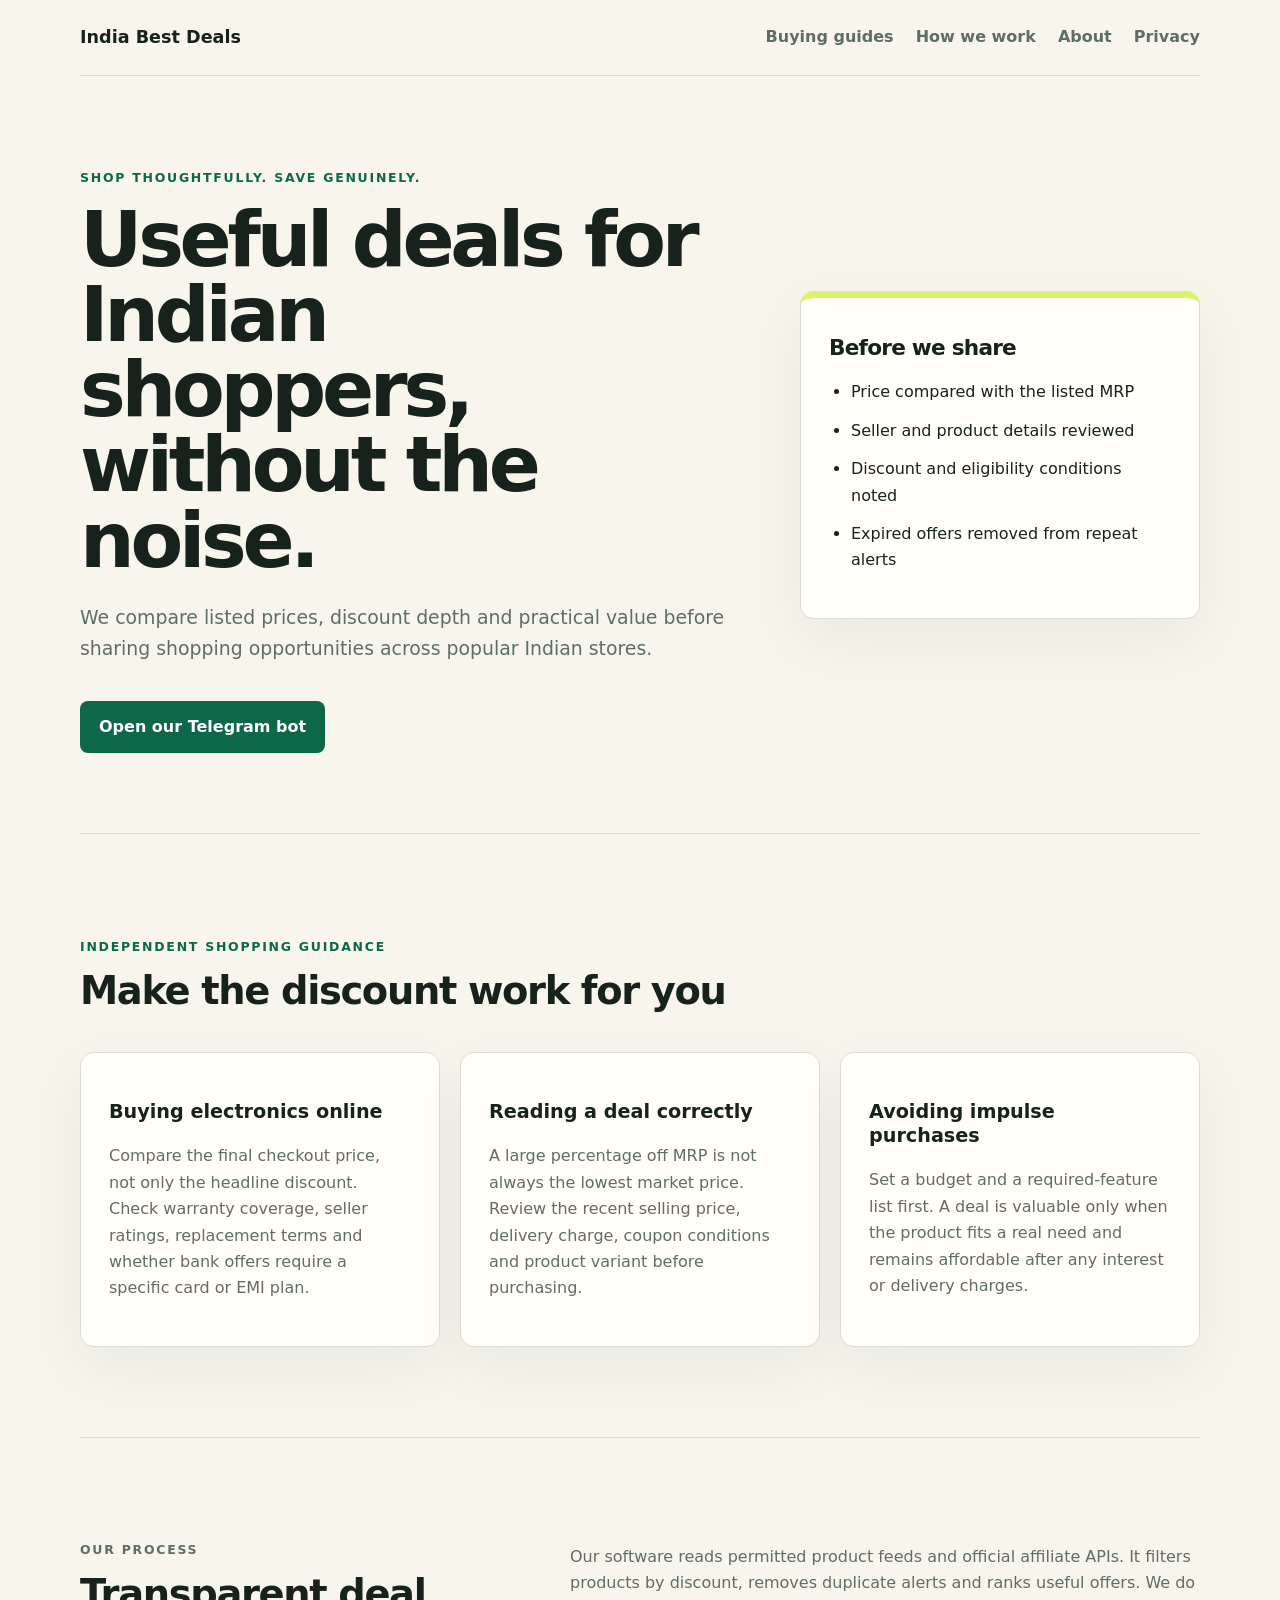
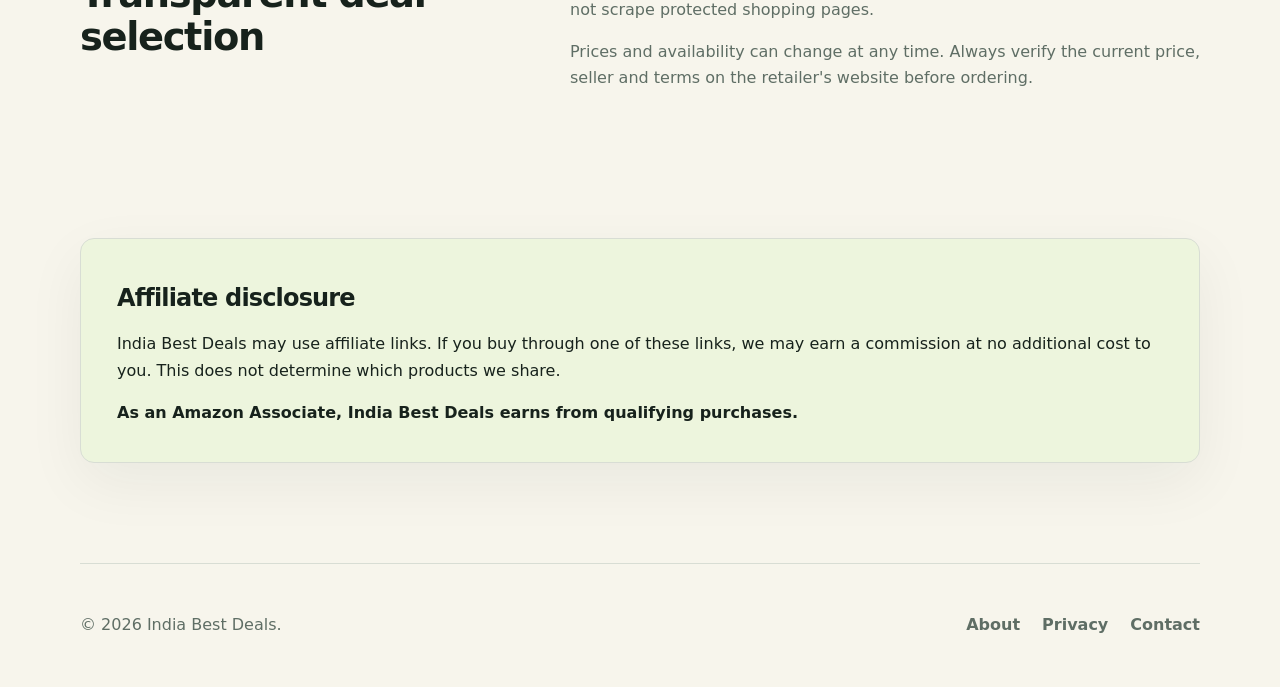
==== docs/index.html @ cfb4efd4 "Create India deals bot and website Co-authored-by: Copilot <223556219+Copilot@users.noreply.github.c" ====
<!doctype html>
<html lang="en">
<head>
  <meta charset="utf-8">
  <meta name="viewport" content="width=device-width, initial-scale=1">
  <meta name="description" content="India Best Deals shares practical buying guides and hand-picked online shopping offers for Indian shoppers.">
  <title>India Best Deals | Smarter Online Shopping</title>
  <link rel="stylesheet" href="styles.css">
</head>
<body>
  <header class="site-header">
    <a class="brand" href="index.html">India Best Deals</a>
    <nav aria-label="Main navigation">
      <a href="#guides">Buying guides</a>
      <a href="#how-we-work">How we work</a>
      <a href="about.html">About</a>
      <a href="privacy.html">Privacy</a>
    </nav>
  </header>

  <main>
    <section class="hero">
      <div>
        <p class="eyebrow">Shop thoughtfully. Save genuinely.</p>
        <h1>Useful deals for Indian shoppers, without the noise.</h1>
        <p class="intro">
          We compare listed prices, discount depth and practical value before
          sharing shopping opportunities across popular Indian stores.
        </p>
        <a class="button" href="https://t.me/india_best_deals_alert_bot">Open our Telegram bot</a>
      </div>
      <div class="checklist" aria-label="What we check">
        <h2>Before we share</h2>
        <ul>
          <li>Price compared with the listed MRP</li>
          <li>Seller and product details reviewed</li>
          <li>Discount and eligibility conditions noted</li>
          <li>Expired offers removed from repeat alerts</li>
        </ul>
      </div>
    </section>

    <section id="guides" class="section">
      <p class="eyebrow">Independent shopping guidance</p>
      <h2>Make the discount work for you</h2>
      <div class="cards">
        <article>
          <h3>Buying electronics online</h3>
          <p>
            Compare the final checkout price, not only the headline discount.
            Check warranty coverage, seller ratings, replacement terms and
            whether bank offers require a specific card or EMI plan.
          </p>
        </article>
        <article>
          <h3>Reading a deal correctly</h3>
          <p>
            A large percentage off MRP is not always the lowest market price.
            Review the recent selling price, delivery charge, coupon conditions
            and product variant before purchasing.
          </p>
        </article>
        <article>
          <h3>Avoiding impulse purchases</h3>
          <p>
            Set a budget and a required-feature list first. A deal is valuable
            only when the product fits a real need and remains affordable after
            any interest or delivery charges.
          </p>
        </article>
      </div>
    </section>

    <section id="how-we-work" class="section split">
      <div>
        <p class="eyebrow">Our process</p>
        <h2>Transparent deal selection</h2>
      </div>
      <div>
        <p>
          Our software reads permitted product feeds and official affiliate
          APIs. It filters products by discount, removes duplicate alerts and
          ranks useful offers. We do not scrape protected shopping pages.
        </p>
        <p>
          Prices and availability can change at any time. Always verify the
          current price, seller and terms on the retailer's website before
          ordering.
        </p>
      </div>
    </section>

    <section class="disclosure" aria-labelledby="disclosure-title">
      <h2 id="disclosure-title">Affiliate disclosure</h2>
      <p>
        India Best Deals may use affiliate links. If you buy through one of
        these links, we may earn a commission at no additional cost to you.
        This does not determine which products we share.
      </p>
      <p>
        As an Amazon Associate, India Best Deals earns from qualifying
        purchases.
      </p>
    </section>
  </main>

  <footer>
    <p>&copy; <span id="year"></span> India Best Deals.</p>
    <div>
      <a href="about.html">About</a>
      <a href="privacy.html">Privacy</a>
      <a href="mailto:india.best.deals.contact@gmail.com">Contact</a>
    </div>
  </footer>
  <script>document.getElementById("year").textContent = new Date().getFullYear();</script>
</body>
</html>
---- docs/styles.css ----
:root {
  --ink: #17221c;
  --muted: #5f6e65;
  --paper: #f7f5ec;
  --card: #fffef8;
  --green: #0d684a;
  --lime: #d9f36a;
  --line: #d8ddd4;
}

* { box-sizing: border-box; }

html { scroll-behavior: smooth; }

body {
  margin: 0;
  color: var(--ink);
  background: var(--paper);
  font-family: Inter, ui-sans-serif, system-ui, -apple-system, "Segoe UI", sans-serif;
  line-height: 1.65;
}

a { color: var(--green); }

.site-header,
main,
footer {
  width: min(1120px, calc(100% - 40px));
  margin-inline: auto;
}

.site-header {
  min-height: 76px;
  display: flex;
  align-items: center;
  justify-content: space-between;
  gap: 24px;
  border-bottom: 1px solid var(--line);
}

.brand {
  color: var(--ink);
  font-size: 1.1rem;
  font-weight: 800;
  text-decoration: none;
}

nav, footer div {
  display: flex;
  flex-wrap: wrap;
  gap: 22px;
}

nav a, footer a {
  color: var(--muted);
  text-decoration: none;
  font-weight: 650;
}

nav a:hover, nav a[aria-current="page"], footer a:hover { color: var(--green); }

.hero {
  min-height: 580px;
  display: grid;
  grid-template-columns: 1.3fr .8fr;
  align-items: center;
  gap: 70px;
  padding-block: 80px;
}

.eyebrow {
  color: var(--green);
  font-size: .78rem;
  font-weight: 850;
  letter-spacing: .14em;
  text-transform: uppercase;
}

h1 {
  max-width: 850px;
  margin: 12px 0 24px;
  font-size: clamp(2.6rem, 6vw, 5.6rem);
  line-height: .98;
  letter-spacing: -.055em;
}

h2 {
  margin: 10px 0 20px;
  font-size: clamp(1.7rem, 3vw, 2.8rem);
  line-height: 1.1;
  letter-spacing: -.035em;
}

h3 { font-size: 1.2rem; line-height: 1.25; }

.intro {
  max-width: 690px;
  color: var(--muted);
  font-size: 1.18rem;
}

.button {
  display: inline-block;
  margin-top: 18px;
  padding: 13px 19px;
  border-radius: 8px;
  color: white;
  background: var(--green);
  font-weight: 750;
  text-decoration: none;
}

.checklist, article, .disclosure {
  border: 1px solid var(--line);
  border-radius: 14px;
  background: var(--card);
  box-shadow: 0 20px 60px rgba(23, 34, 28, .06);
}

.checklist { padding: 28px; border-top: 7px solid var(--lime); }
.checklist h2 { font-size: 1.35rem; }
.checklist ul { padding-left: 22px; }
.checklist li + li { margin-top: 12px; }

.section { padding-block: 90px; border-top: 1px solid var(--line); }

.cards {
  display: grid;
  grid-template-columns: repeat(3, 1fr);
  gap: 20px;
  margin-top: 40px;
}

article { padding: 28px; }
article p, .split p, .article-page p, .article-page li { color: var(--muted); }

.split { display: grid; grid-template-columns: .8fr 1.2fr; gap: 70px; }

.disclosure {
  margin-block: 40px 100px;
  padding: 36px;
  background: #edf5dd;
}
.disclosure h2 { font-size: 1.5rem; }
.disclosure p:last-child { margin-bottom: 0; font-weight: 700; }

.article-page { min-height: 70vh; max-width: 800px; padding-block: 90px; }
.article-page h1 { font-size: clamp(2.5rem, 5vw, 4.5rem); }
.article-page h2 { margin-top: 44px; font-size: 1.7rem; }

footer {
  display: flex;
  align-items: center;
  justify-content: space-between;
  gap: 24px;
  padding-block: 32px;
  border-top: 1px solid var(--line);
  color: var(--muted);
}

@media (max-width: 760px) {
  .site-header { align-items: flex-start; flex-direction: column; padding-block: 20px; }
  nav { gap: 14px; }
  .hero, .split, .cards { grid-template-columns: 1fr; }
  .hero { min-height: auto; gap: 40px; padding-block: 60px; }
  .section { padding-block: 60px; }
  footer { align-items: flex-start; flex-direction: column; }
}
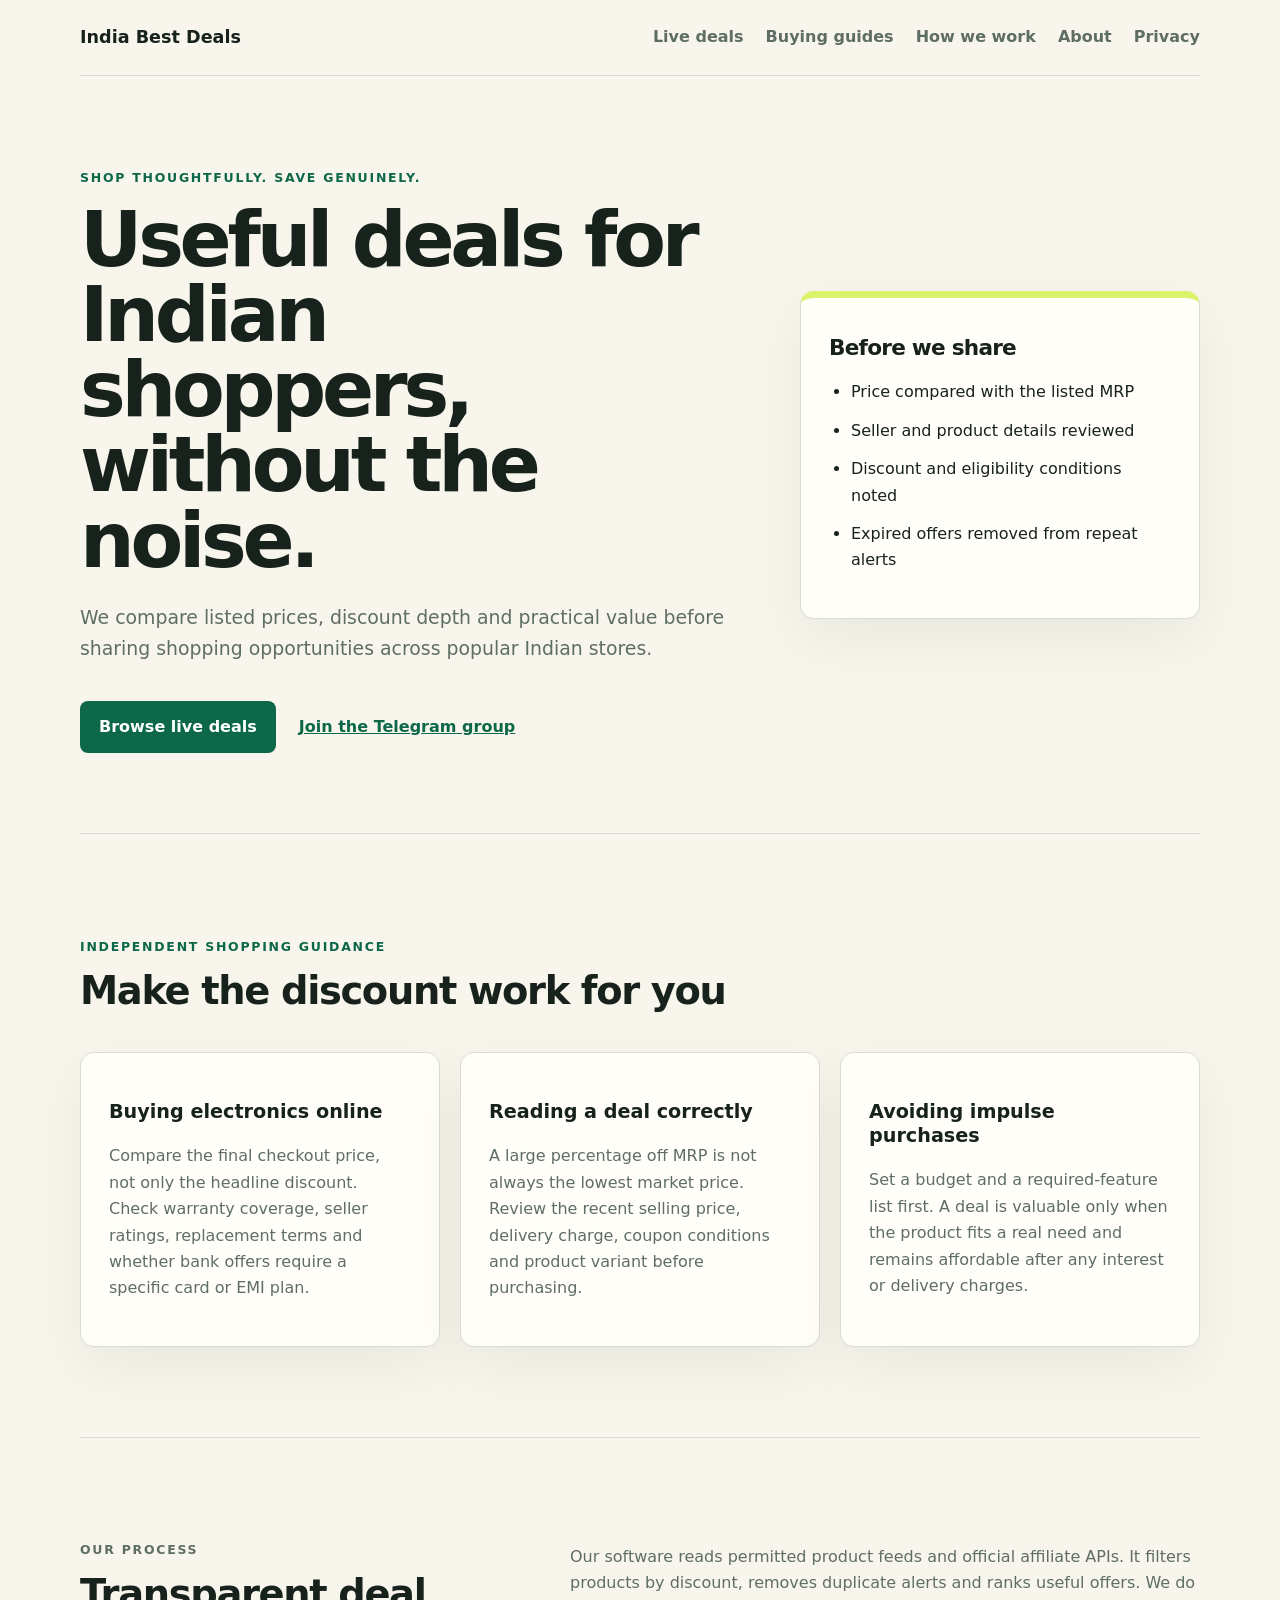
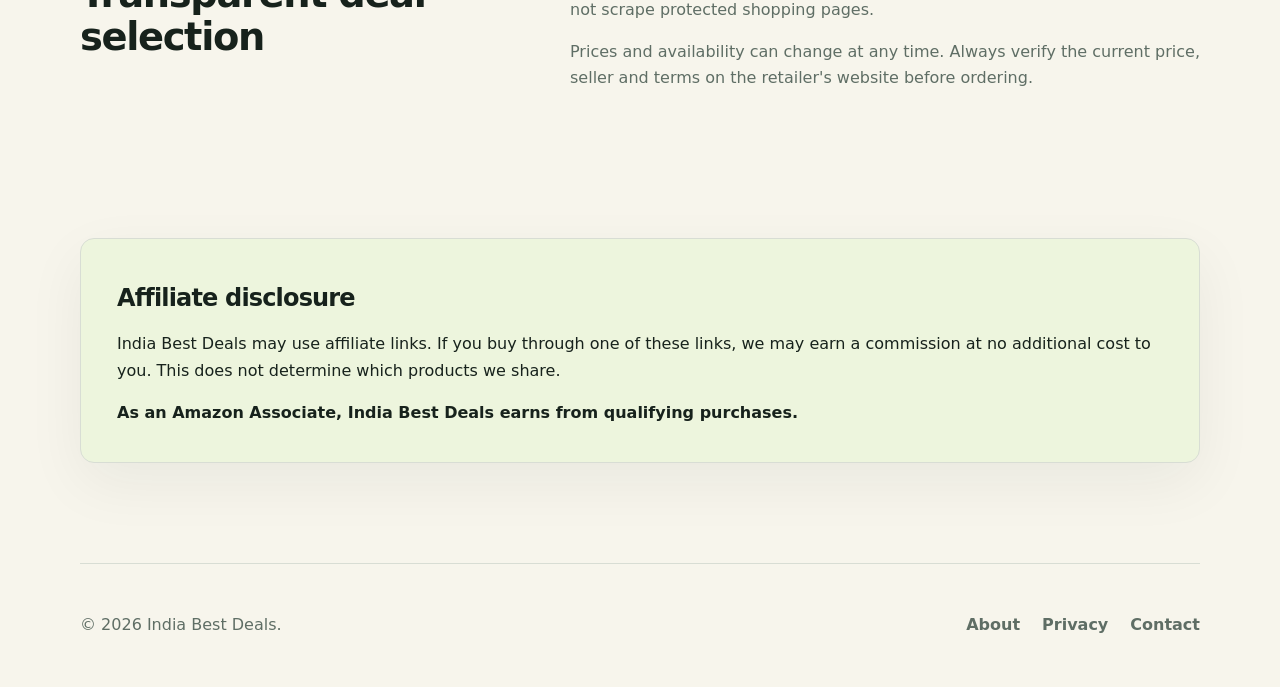
==== commit dcc20611: "Add approved Amazon deals landing page Co-authored-by: Copilot <223556219+Copilot@users.noreply.gith" ====
--- a/docs/index.html
+++ b/docs/index.html
@@ -11,6 +11,7 @@
   <header class="site-header">
     <a class="brand" href="index.html">India Best Deals</a>
     <nav aria-label="Main navigation">
+      <a href="deals.html">Live deals</a>
       <a href="#guides">Buying guides</a>
       <a href="#how-we-work">How we work</a>
       <a href="about.html">About</a>
@@ -27,7 +28,8 @@
           We compare listed prices, discount depth and practical value before
           sharing shopping opportunities across popular Indian stores.
         </p>
-        <a class="button" href="https://t.me/india_best_deals_alert_bot">Open our Telegram bot</a>
+        <a class="button" href="deals.html">Browse live deals</a>
+        <a class="text-link" href="https://t.me/india_best_deals_alerts">Join the Telegram group</a>
       </div>
       <div class="checklist" aria-label="What we check">
         <h2>Before we share</h2>
--- a/docs/styles.css
+++ b/docs/styles.css
@@ -110,6 +110,12 @@
   text-decoration: none;
 }
 
+.text-link {
+  display: inline-block;
+  margin-left: 18px;
+  font-weight: 750;
+}
+
 .checklist, article, .disclosure {
   border: 1px solid var(--line);
   border-radius: 14px;
@@ -148,6 +154,16 @@
 .article-page h1 { font-size: clamp(2.5rem, 5vw, 4.5rem); }
 .article-page h2 { margin-top: 44px; font-size: 1.7rem; }
 
+.deal-panel {
+  margin-block: 44px;
+  padding: 30px;
+  border: 1px solid var(--line);
+  border-radius: 14px;
+  background: var(--card);
+}
+
+.deal-panel h2 { margin-top: 0; }
+
 footer {
   display: flex;
   align-items: center;
@@ -163,6 +179,7 @@
   nav { gap: 14px; }
   .hero, .split, .cards { grid-template-columns: 1fr; }
   .hero { min-height: auto; gap: 40px; padding-block: 60px; }
+  .text-link { display: block; margin: 18px 0 0; }
   .section { padding-block: 60px; }
   footer { align-items: flex-start; flex-direction: column; }
 }
